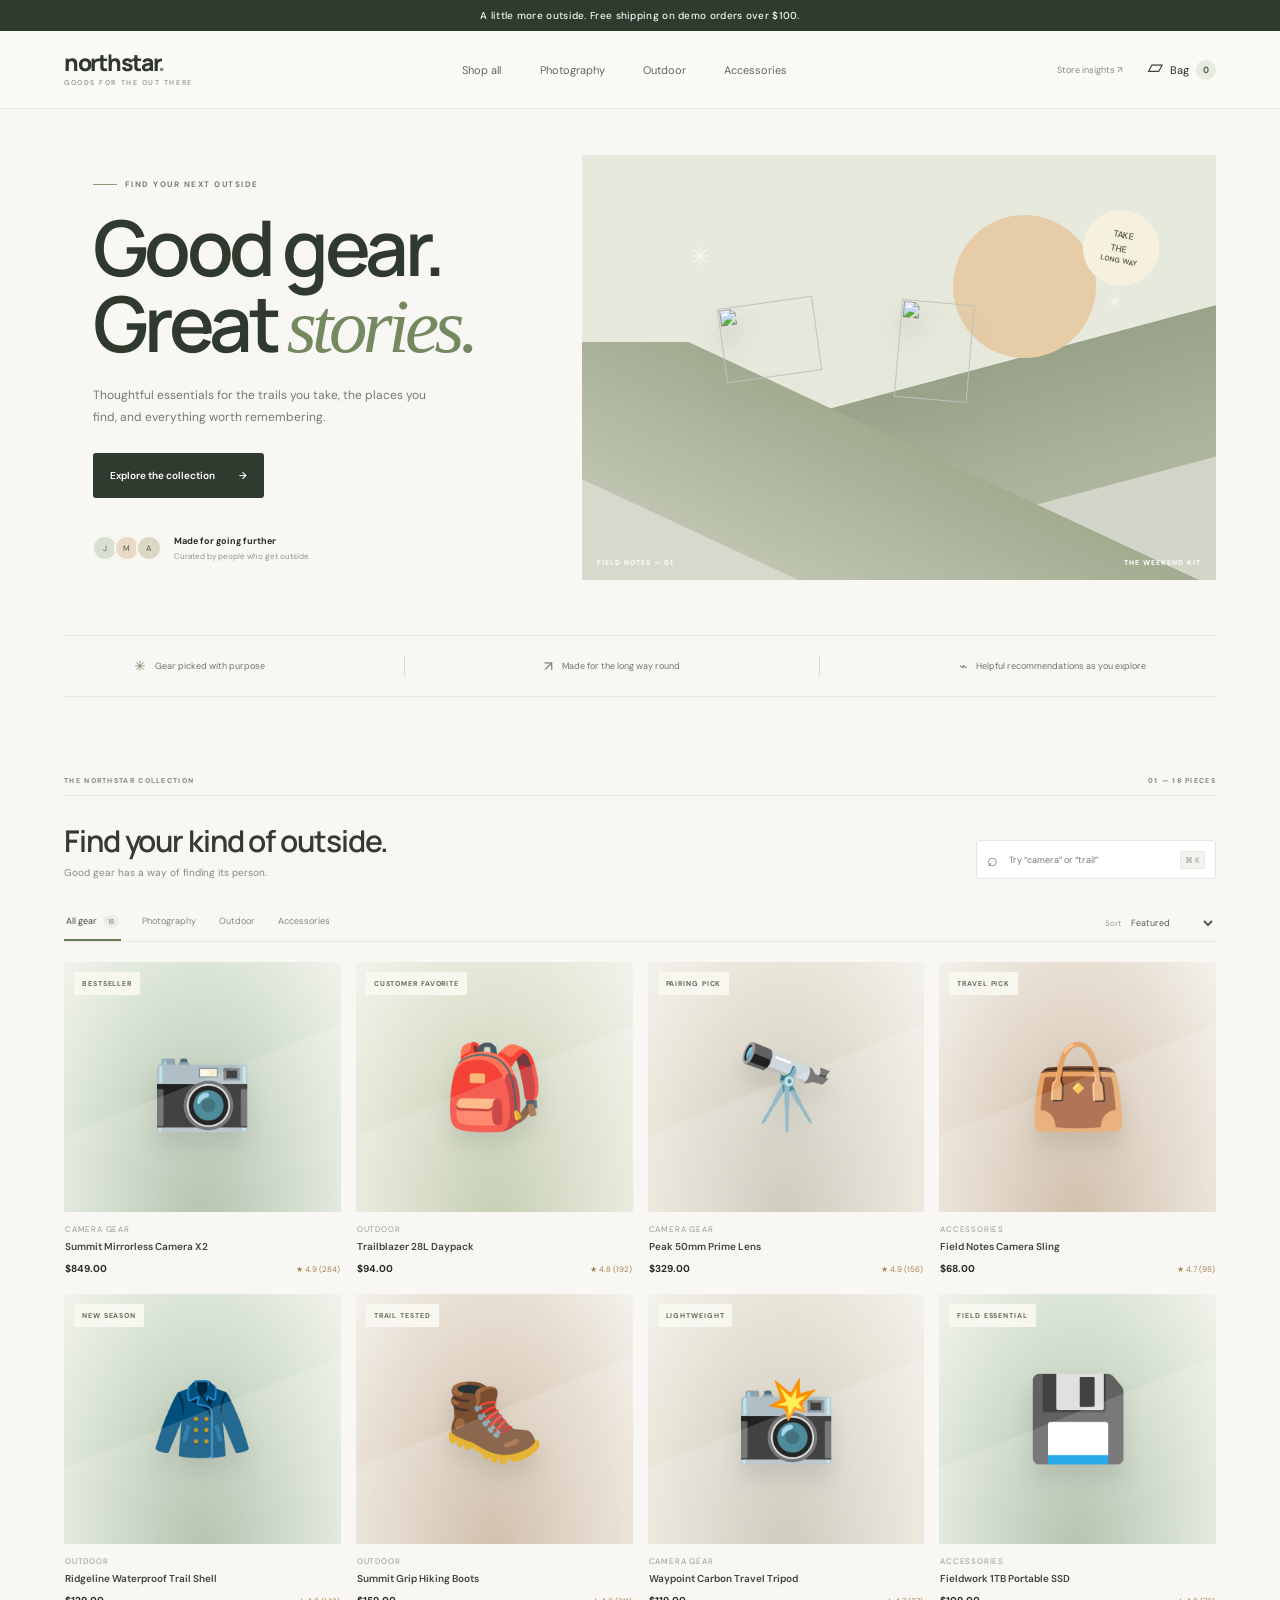
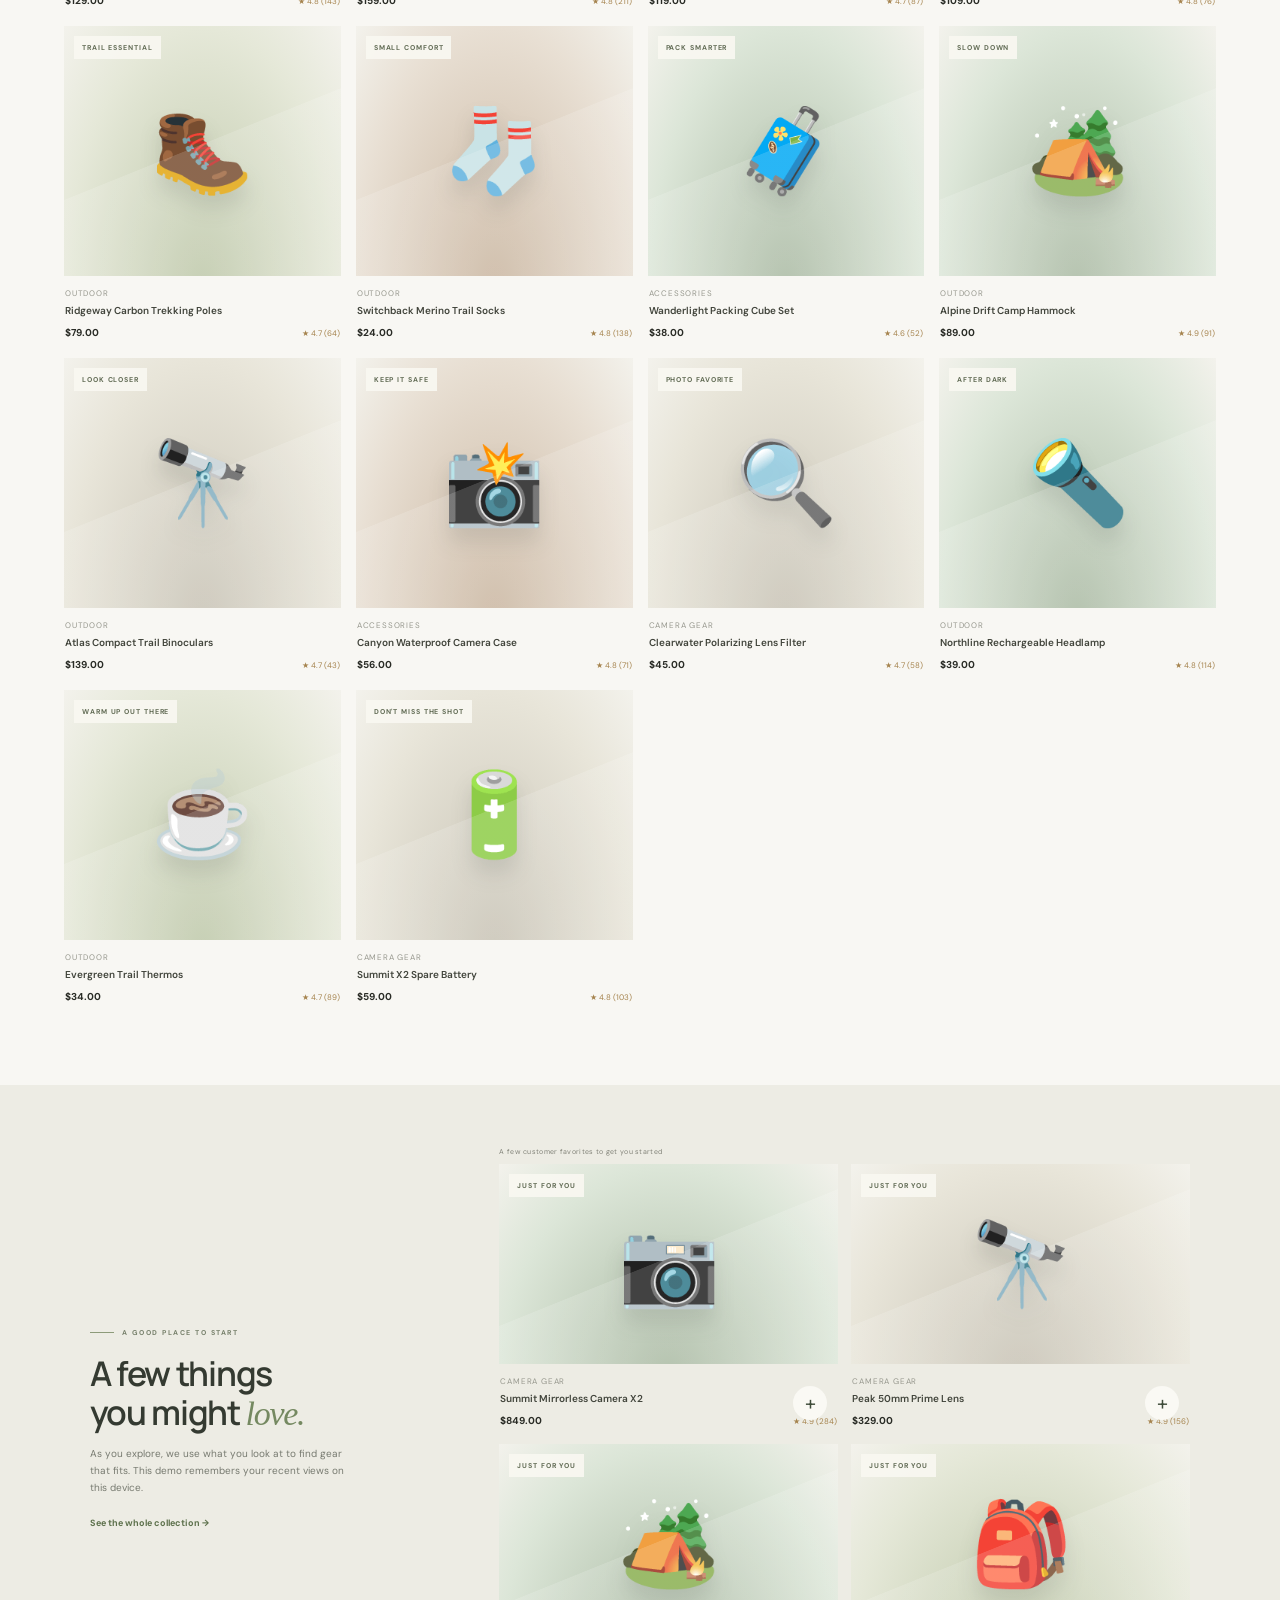
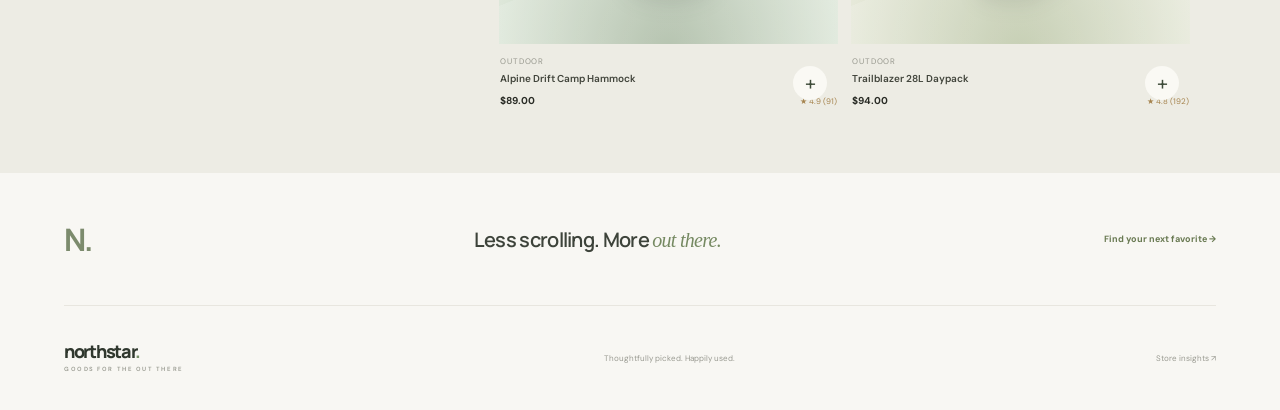
==== web/index.html @ 417885cf "Create Northstar storefront project Co-authored-by: Copilot <223556219+Copilot@users.noreply.github." ====
<!doctype html>
<html lang="en">
  <head>
    <meta charset="utf-8" />
    <meta name="viewport" content="width=device-width, initial-scale=1" />
    <meta name="theme-color" content="#f8f7f3" />
    <meta name="description" content="Shop thoughtfully chosen camera and outdoor essentials at Northstar Goods." />
    <title>Northstar Goods — Gear for the way out there</title>
    <link rel="preconnect" href="https://fonts.googleapis.com" />
    <link rel="preconnect" href="https://fonts.gstatic.com" crossorigin />
    <link href="https://fonts.googleapis.com/css2?family=DM+Sans:wght@400;500;600;700&family=Manrope:wght@400;500;600;700;800&display=swap" rel="stylesheet" />
    <link rel="stylesheet" href="./store.css" />
    <script src="./store.js" defer></script>
  </head>
  <body data-page="home">
    <div class="announcement">A little more outside. Free shipping on demo orders over $100.</div>
    <header class="store-header">
      <a class="store-logo" href="./" aria-label="Northstar Goods home"><span class="logo-word">northstar<span>.</span></span><small>GOODS FOR THE OUT THERE</small></a>
      <nav class="store-nav" aria-label="Shop">
        <a href="#shop" data-category-link="all">Shop all</a>
        <a href="#shop" data-category-link="Camera gear">Photography</a>
        <a href="#shop" data-category-link="Outdoor">Outdoor</a>
        <a href="#shop" data-category-link="Accessories">Accessories</a>
      </nav>
      <div class="header-actions">
        <a class="admin-link" href="./dashboard.html">Store insights <span aria-hidden="true">↗</span></a>
        <a class="cart-link" href="./cart.html" aria-label="Shopping bag"><span aria-hidden="true">▱</span> Bag <b data-cart-count>0</b></a>
      </div>
    </header>

    <main>
      <section class="hero">
        <div class="hero-copy">
          <p class="eyebrow"><span></span> FIND YOUR NEXT OUTSIDE</p>
          <h1>Good gear.<br />Great <em>stories.</em></h1>
          <p class="hero-text">Thoughtful essentials for the trails you take, the places you find, and everything worth remembering.</p>
          <a class="button button-dark" href="#shop">Explore the collection <span aria-hidden="true">→</span></a>
          <div class="hero-proof"><span class="proof-avatars" aria-hidden="true"><i>J</i><i>M</i><i>A</i></span><span><strong>Made for going further</strong><small>Curated by people who get outside.</small></span></div>
        </div>
        <div class="hero-art" aria-label="A camera and outdoor gear ready for an adventure">
          <div class="sun-disc"></div><span class="hero-spark spark-one">✳</span><span class="hero-spark spark-two">✳</span>
        <img class="hero-product hero-camera" src="https://images.unsplash.com/photo-1516035069371-29a1b244cc32?auto=format&amp;fit=crop&amp;w=520&amp;q=85" alt="" /><img class="hero-product hero-pack" src="https://images.unsplash.com/photo-1553062407-98eeb64c6a62?auto=format&amp;fit=crop&amp;w=520&amp;q=85" alt="" />
          <span class="hero-sticker">TAKE<br />THE<br /><b>LONG WAY</b></span>
          <div class="hero-art-caption"><span>FIELD NOTES — 01</span><span>THE WEEKEND KIT</span></div>
        </div>
      </section>

      <section class="benefit-strip" aria-label="Store benefits">
        <span><b>✳</b> Gear picked with purpose</span><i></i><span><b>↗</b> Made for the long way round</span><i></i><span><b>⌁</b> Helpful recommendations as you explore</span>
      </section>

      <section class="shop-section" id="shop">
        <div class="section-topline"><span>THE NORTHSTAR COLLECTION</span><span>01 — 18 PIECES</span></div>
        <div class="shop-heading">
          <div><h2>Find your kind of outside.</h2><p>Good gear has a way of finding its person.</p></div>
          <label class="shop-search"><span aria-hidden="true">⌕</span><input id="store-search" type="search" placeholder="Try “camera” or “trail”" aria-label="Search products" /><kbd>⌘ K</kbd></label>
        </div>
        <div class="shop-controls">
          <div class="category-tabs" role="group" aria-label="Filter products">
            <button class="category-tab is-active" type="button" data-category="all">All gear <span>18</span></button>
            <button class="category-tab" type="button" data-category="Camera gear">Photography</button>
            <button class="category-tab" type="button" data-category="Outdoor">Outdoor</button>
            <button class="category-tab" type="button" data-category="Accessories">Accessories</button>
          </div>
          <label class="sort-control">Sort <select id="store-sort" aria-label="Sort products"><option value="featured">Featured</option><option value="price-low">Price: low to high</option><option value="price-high">Price: high to low</option><option value="rating">Top rated</option></select></label>
        </div>
        <div class="store-product-grid" id="store-products" aria-live="polite"></div>
        <p class="store-empty" id="store-empty" hidden>No gear found. Try another search or category.</p>
      </section>

      <section class="recommend-section" id="for-you">
        <div class="recommend-copy"><p class="eyebrow"><span></span> A GOOD PLACE TO START</p><h2>A few things<br />you might <em>love.</em></h2><p>As you explore, we use what you look at to find gear that fits. This demo remembers your recent views on this device.</p><a href="#shop" data-show-all>See the whole collection <span aria-hidden="true">→</span></a></div>
        <div class="recommend-products" id="store-recommendations"></div>
      </section>

      <section class="story-strip"><span class="story-mark">N.</span><p>Less scrolling. More <em>out there.</em></p><a href="#shop">Find your next favorite <span aria-hidden="true">→</span></a></section>
    </main>

    <footer class="store-footer"><a class="store-logo" href="./"><span class="logo-word">northstar<span>.</span></span><small>GOODS FOR THE OUT THERE</small></a><span>Thoughtfully picked. Happily used.</span><a href="./dashboard.html">Store insights <span aria-hidden="true">↗</span></a></footer>
    <div class="store-toast" id="store-toast" role="status" aria-live="polite"></div>
  </body>
</html>
---- web/store.css ----
:root {
  color-scheme: light;
  --paper: #f8f7f3;
  --white: #fff;
  --ink: #292b25;
  --muted: #83847b;
  --line: #e8e6df;
  --olive: #66734f;
  --dark: #303b30;
  font-family: "DM Sans", sans-serif;
  font-synthesis: none;
  text-rendering: optimizeLegibility;
}

* { box-sizing: border-box; }
html { scroll-behavior: smooth; scroll-padding-top: 90px; }
body { background: var(--paper); color: var(--ink); font-size: 13px; margin: 0; -webkit-font-smoothing: antialiased; }
a { color: inherit; text-decoration: none; }
button, input, select { font: inherit; }
button, a { -webkit-tap-highlight-color: transparent; }
button:focus-visible, a:focus-visible, input:focus-visible, select:focus-visible { outline: 2px solid #708057; outline-offset: 3px; }
.announcement { align-items: center; background: var(--dark); color: #f6f5ef; display: flex; font-size: 10px; font-weight: 500; justify-content: center; letter-spacing: .3px; min-height: 31px; padding: 5px 16px; text-align: center; }
.store-header { align-items: center; background: #fbfaf7ed; border-bottom: 1px solid #eae8e1; display: flex; height: 78px; justify-content: space-between; padding: 0 max(5vw, calc((100vw - 1320px) / 2)); position: sticky; top: 0; z-index: 5; }
.store-logo { color: #30382e; display: inline-flex; flex-direction: column; font: 800 23px "Manrope", sans-serif; letter-spacing: -1.3px; line-height: .95; }
.store-logo > .logo-word { color: #30382e; display: block; }
.store-logo > .logo-word > span { color: #78906a; }
.store-logo > small { color: #999b91; font: 600 7px "DM Sans", sans-serif; letter-spacing: 1.55px; margin-top: 5px; }
.store-nav { align-items: center; display: flex; gap: clamp(17px, 3vw, 41px); }
.store-nav a, .admin-link { color: #64665e; font-size: 11px; transition: color .15s; }
.store-nav a:hover, .admin-link:hover, .store-footer > a:last-child:hover { color: var(--olive); }
.header-actions { align-items: center; display: flex; gap: 25px; }
.admin-link { color: #85867e; font-size: 9px; }
.cart-link { align-items: center; display: flex; font-size: 11px; gap: 7px; }
.cart-link > span { font-size: 20px; transform: rotate(180deg); }
.cart-link b { align-items: center; background: #e8ebdf; border-radius: 50%; color: #526145; display: inline-flex; font-size: 9px; height: 20px; justify-content: center; width: 20px; }
.cart-link b.has-items { background: #5b704c; color: white; }
main { margin: 0 auto; max-width: 1440px; padding: 0 5vw; }
.hero { align-items: center; display: grid; gap: 40px; grid-template-columns: .86fr 1.14fr; min-height: 526px; padding: 46px 0 55px; }
.hero-copy { padding: 15px 0 10px 6%; }
.eyebrow { align-items: center; color: #77806b; display: flex; font-size: 8px; font-weight: 700; gap: 8px; letter-spacing: 1.5px; margin: 0 0 20px; }
.eyebrow > span { background: #8d9b7a; height: 1px; width: 24px; }
h1, h2, h3, p { margin-top: 0; }
.hero h1 { color: #30392e; font: 600 clamp(48px, 6vw, 77px)/.99 "Manrope", sans-serif; letter-spacing: -4.5px; margin: 0 0 20px; }
.hero h1 em, .recommend-copy h2 em, .story-strip p em { color: #758961; font-family: Georgia, serif; font-weight: 400; }
.hero-text { color: #777970; font-size: 12px; line-height: 1.8; margin-bottom: 24px; max-width: 355px; }
.button { align-items: center; border: 0; border-radius: 3px; cursor: pointer; display: inline-flex; font-size: 10px; font-weight: 600; gap: 24px; justify-content: center; min-height: 45px; padding: 0 17px; transition: background .2s, transform .2s; }
.button-dark { background: var(--dark); color: white; }
.button-dark:hover { background: #455543; transform: translateY(-1px); }
.hero-proof { align-items: center; display: flex; gap: 12px; margin-top: 37px; }
.proof-avatars { display: flex; padding-left: 3px; }
.proof-avatars i { align-items: center; background: #d7e0d1; border: 2px solid var(--paper); border-radius: 50%; color: #4d5d45; display: flex; font-size: 8px; font-style: normal; height: 26px; justify-content: center; margin-left: -4px; width: 26px; }
.proof-avatars i:nth-child(2) { background: #ead9c8; }
.proof-avatars i:nth-child(3) { background: #d8d8c5; }
.hero-proof > span:last-child { display: grid; gap: 4px; }
.hero-proof strong { font-size: 9px; }
.hero-proof small { color: #92938b; font-size: 8px; }
.hero-art { align-items: center; background: #e6e9dc; display: flex; height: 425px; justify-content: center; overflow: hidden; position: relative; }
.hero-art::before { background: linear-gradient(165deg, transparent 40%, #98a38a 40.2%, #aeb6a0 73%, #d2d5c8 73.2%); bottom: 0; content: ""; height: 68%; left: 0; position: absolute; right: 0; }
.hero-art::after { background: linear-gradient(205deg, transparent 46%, #a1ac91 46.2%, #bec4af 81%, #d7d9cd 81.2%); bottom: 0; content: ""; height: 56%; left: 0; position: absolute; right: 0; }
.sun-disc { background: #e6cda8; border-radius: 50%; height: 143px; position: absolute; right: 19%; top: 14%; width: 143px; }
.hero-product { filter: drop-shadow(0 15px 13px #26322538); object-fit: contain; position: absolute; z-index: 2; }
.hero-camera { height: 42%; left: 23%; top: 32%; transform: rotate(-8deg); width: 39%; }
.hero-pack { height: 48%; object-fit: cover; right: 17%; top: 36%; transform: rotate(5deg); width: 34%; }
.hero-spark { color: #f9f7ef; position: absolute; z-index: 2; }
.spark-one { font-size: 25px; left: 17%; top: 20%; }
.spark-two { font-size: 16px; right: 15%; top: 32%; }
.hero-sticker { align-items: center; background: #f6f1df; border-radius: 50%; color: #636b51; display: flex; flex-direction: column; font-size: 9px; font-weight: 600; height: 76px; justify-content: center; line-height: 1.5; position: absolute; right: 9%; top: 13%; transform: rotate(11deg); width: 76px; z-index: 3; }
.hero-sticker b { font-size: 7px; }
.hero-art-caption { bottom: 13px; color: #fff; display: flex; font-size: 7px; font-weight: 700; justify-content: space-between; left: 15px; letter-spacing: 1px; position: absolute; right: 15px; z-index: 3; }
.benefit-strip { align-items: center; border-bottom: 1px solid var(--line); border-top: 1px solid var(--line); color: #717369; display: flex; font-size: 9px; justify-content: space-around; min-height: 62px; }
.benefit-strip span { align-items: center; display: flex; gap: 9px; }
.benefit-strip b { color: #7b8a6b; font-size: 14px; font-weight: 500; }
.benefit-strip > i { background: #dddcd3; height: 20px; width: 1px; }
.shop-section { padding: 79px 0 78px; }
.section-topline { align-items: center; border-bottom: 1px solid var(--line); color: #83847a; display: flex; font-size: 7px; font-weight: 700; justify-content: space-between; letter-spacing: 1.3px; padding: 0 0 10px; }
.shop-heading { align-items: end; display: flex; justify-content: space-between; padding-top: 24px; }
.shop-heading h2, .related-heading h2 { color: #353930; font: 600 30px "Manrope", sans-serif; letter-spacing: -1.1px; margin: 0 0 5px; }
.shop-heading p, .related-heading p { color: #888980; font-size: 10px; margin: 0; }
.shop-search { align-items: center; background: #fff; border: 1px solid #e8e6df; border-radius: 3px; color: #797b72; display: flex; gap: 9px; height: 39px; padding: 0 10px; width: 240px; }
.shop-search > span { font-size: 18px; }
.shop-search input { background: transparent; border: 0; color: var(--ink); font-size: 9px; min-width: 0; outline: none; width: 100%; }
.shop-search kbd { background: #f4f3ef; border: 1px solid #e9e7e1; border-radius: 2px; color: #999a92; font: 8px "DM Sans", sans-serif; padding: 3px 4px; white-space: nowrap; }
.shop-controls { align-items: center; border-bottom: 1px solid var(--line); display: flex; justify-content: space-between; margin-top: 25px; }
.category-tabs { align-items: center; display: flex; gap: 19px; }
.category-tab { background: transparent; border: 0; border-bottom: 2px solid transparent; color: #85867e; cursor: pointer; font-size: 9px; padding: 11px 2px 12px; }
.category-tab:hover, .category-tab.is-active { border-bottom-color: #667a55; color: #3e4938; }
.category-tab span { background: #eceee6; border-radius: 10px; color: #777b6d; font-size: 7px; margin-left: 4px; padding: 2px 5px; }
.sort-control { align-items: center; color: #999a92; display: flex; font-size: 8px; gap: 6px; }
.sort-control select { background: transparent; border: 0; color: #595c53; cursor: pointer; font-size: 9px; outline: 0; padding: 8px 0; }
.store-product-grid { display: grid; gap: 15px; grid-template-columns: repeat(4, minmax(0, 1fr)); }
#store-products { padding-top: 20px; }
.shop-card { min-width: 0; position: relative; }
.shop-card-art { align-items: center; background: radial-gradient(ellipse at 50% 105%, var(--art-dark), var(--art-light) 70%, #f3f2ec); display: flex; height: 250px; justify-content: center; overflow: hidden; position: relative; }
.shop-card-art::after, .product-detail-art::after, .cart-art::after { background: linear-gradient(158deg, transparent 48%, #ffffff26 48.2%); content: ""; inset: 0; pointer-events: none; position: absolute; }
.card-emoji { filter: drop-shadow(0 14px 10px #29302924); font-size: 82px; transition: transform .28s; }
.card-photo { height: 100%; object-fit: cover; transition: transform .4s; width: 100%; }
.shop-card:hover .card-photo { transform: scale(1.04); }
.image-fallback { display: none; }
.image-fallback:not([hidden]) { display: inline; }
.shop-card-art .image-fallback:not([hidden]) { display: inline; position: absolute; }
.shop-card:hover .card-emoji { transform: scale(1.07) rotate(-3deg); }
.card-label, .detail-label { background: #f9f8f2ed; color: #626c55; font-size: 7px; font-weight: 700; left: 10px; letter-spacing: .9px; padding: 7px 8px; position: absolute; top: 10px; z-index: 1; }
.quick-add { align-items: center; background: #faf9f4; border: 0; border-radius: 50%; bottom: 11px; color: #3d4a38; cursor: pointer; display: flex; font-size: 20px; height: 34px; justify-content: center; opacity: 0; position: absolute; right: 11px; transform: translateY(5px); transition: opacity .17s, transform .17s; width: 34px; z-index: 2; }
.shop-card:hover .quick-add, .quick-add:focus-visible { opacity: 1; transform: translateY(0); }
.shop-card-details { padding: 12px 1px 4px; }
.card-category { color: #97988e; display: block; font-size: 8px; letter-spacing: .8px; text-transform: uppercase; }
.card-name { color: #41443b; display: block; font-size: 10px; font-weight: 600; line-height: 1.5; margin: 5px 0 8px; }
.card-name:hover { color: #657750; }
.card-meta { align-items: center; display: flex; justify-content: space-between; }
.card-meta strong { font-size: 10px; }
.card-meta > span, .detail-rating { color: #a5834d; font-size: 8px; }
.store-empty { color: #777a70; font-size: 11px; padding: 60px 0; text-align: center; }
.recommend-section { align-items: center; background: #edece4; display: grid; gap: 7%; grid-template-columns: .65fr 1.35fr; margin: 0 calc(-1 * max(5vw, calc((100vw - 1320px) / 2))); padding: 62px max(7vw, calc((100vw - 1240px) / 2)); }
.recommend-copy .eyebrow { font-size: 7px; margin-bottom: 17px; }
.recommend-copy h2 { color: #343a31; font: 600 34px/1.15 "Manrope", sans-serif; letter-spacing: -1.3px; margin: 0 0 12px; }
.recommend-copy > p:not(.eyebrow) { color: #777a70; font-size: 10px; line-height: 1.7; margin-bottom: 17px; max-width: 260px; }
.recommend-copy > a { color: #5d714c; font-size: 9px; font-weight: 700; }
.recommend-products { display: grid; gap: 13px; grid-template-columns: repeat(2, minmax(0, 1fr)); position: relative; }
.recommend-products::before { color: #818278; content: attr(data-anchor); font-size: 7px; grid-column: 1 / -1; letter-spacing: .3px; margin-bottom: -5px; }
.recommend-products .shop-card-art { height: 200px; }
.recommend-products .quick-add { opacity: 1; transform: none; }
.story-strip { align-items: center; border-bottom: 1px solid var(--line); display: flex; justify-content: space-between; min-height: 133px; }
.story-mark { color: #7c8b6d; font: 700 31px "Manrope", sans-serif; letter-spacing: -2px; }
.story-strip p { color: #3d433a; font: 600 20px "Manrope", sans-serif; letter-spacing: -.7px; margin: 0; }
.story-strip > a { color: #687951; font-size: 9px; font-weight: 700; }
.store-footer { align-items: center; color: #999a91; display: flex; justify-content: space-between; margin: 0 auto; max-width: 1440px; min-height: 104px; padding: 0 5vw; }
.store-footer .store-logo { font-size: 18px; }
.store-footer .store-logo small { font-size: 6px; }
.store-footer > span, .store-footer > a:last-child { font-size: 8px; }
.inner-page { min-height: 70vh; padding-bottom: 75px; }
.breadcrumbs { align-items: center; color: #96978e; display: flex; font-size: 9px; gap: 10px; padding: 26px 0; }
.breadcrumbs a:hover { color: #64774f; }
.product-layout { align-items: center; display: grid; gap: 8%; grid-template-columns: 1.05fr .75fr; padding: 8px 6% 65px; }
.product-detail-art { align-items: center; background: radial-gradient(ellipse at 50% 105%, var(--art-dark), var(--art-light) 70%, #f3f2ec); display: flex; height: 490px; justify-content: center; overflow: hidden; position: relative; }
.detail-emoji { filter: drop-shadow(0 20px 14px #29302930); font-size: 145px; }
.detail-photo { height: 100%; object-fit: cover; width: 100%; }
.product-detail-art .image-fallback:not([hidden]) { display: inline; position: absolute; }
.product-info { max-width: 420px; }
.product-info .eyebrow { margin-bottom: 13px; }
.product-info h1, .cart-heading h1 { color: #343a31; font: 600 33px/1.2 "Manrope", sans-serif; letter-spacing: -1.4px; margin-bottom: 9px; }
.detail-rating { font-size: 9px; }
.detail-price { color: #34372f; font-size: 18px; font-weight: 600; margin: 19px 0 10px; }
.detail-description { color: #73766d; font-size: 11px; line-height: 1.8; }
.personal-reason { background: #eff0e9; margin: 20px 0; padding: 13px 14px; }
.personal-reason > span { color: #788368; font-size: 7px; font-weight: 700; letter-spacing: 1px; }
.personal-reason p { color: #72756b; font-size: 9px; line-height: 1.65; margin: 7px 0 0; }
.quantity-label { color: #85867c; display: block; font-size: 7px; font-weight: 700; letter-spacing: 1px; margin: 19px 0 8px; }
.quantity-label select { background: white; border: 1px solid var(--line); display: block; font-size: 10px; height: 36px; margin-top: 7px; padding: 0 9px; width: 83px; }
.add-to-bag { margin-top: 12px; width: 100%; }
.product-assurances { color: #85877d; display: flex; font-size: 8px; justify-content: space-between; margin-top: 14px; }
.product-features { border-top: 1px solid var(--line); color: #73766d; font-size: 9px; line-height: 2.2; margin-top: 19px; padding: 13px 0 0 17px; }
.related-section { border-top: 1px solid var(--line); padding-top: 24px; }
.related-heading { align-items: end; display: flex; justify-content: space-between; padding: 19px 0; }
.related-heading h2 { font-size: 24px; }
.related-grid { padding-bottom: 10px; }
.related-grid .shop-card-art { height: 215px; }
.not-found { margin: 80px auto; max-width: 400px; text-align: center; }
.not-found > span, .empty-bag > span { color: #7f906f; font-size: 44px; }
.not-found h1 { font: 600 26px "Manrope", sans-serif; }
.not-found p, .empty-bag p { color: #818278; font-size: 10px; line-height: 1.7; }
.cart-page { padding-top: 0; }
.cart-heading { align-items: end; display: flex; justify-content: space-between; padding: 22px 5% 28px; }
.cart-heading .eyebrow { margin-bottom: 10px; }
.cart-heading h1 { margin: 0; }
.cart-heading h1 span { color: #758961; }
.cart-heading > a { color: #6a7958; font-size: 9px; }
.cart-layout { align-items: start; display: grid; gap: 6%; grid-template-columns: 1.5fr .75fr; padding: 0 5%; }
.cart-items { border-top: 1px solid var(--line); }
.cart-row { align-items: center; border-bottom: 1px solid var(--line); display: grid; gap: 17px; grid-template-columns: 90px minmax(0, 1fr) 83px 70px; min-height: 124px; padding: 14px 0; }
.cart-art { align-items: center; background: radial-gradient(ellipse at 50% 105%, var(--art-dark), var(--art-light) 70%, #f3f2ec); display: flex; font-size: 36px; height: 90px; justify-content: center; position: relative; }
.cart-row-detail { display: grid; gap: 6px; }
.cart-row-detail > a { color: #43463e; font-size: 10px; font-weight: 600; }
.cart-row-detail > strong { font-size: 9px; }
.quantity-control { align-items: center; border: 1px solid var(--line); display: flex; height: 30px; justify-content: space-around; }
.quantity-control button { background: transparent; border: 0; cursor: pointer; font-size: 14px; height: 28px; width: 25px; }
.quantity-control > span { font-size: 9px; }
.cart-line-total { font-size: 9px; text-align: right; }
.order-summary { background: #efeee7; padding: 22px; }
.order-summary[hidden] { display: none; }
.order-summary .eyebrow { font-size: 7px; margin-bottom: 11px; }
.order-summary h2 { color: #363c33; font: 600 18px "Manrope", sans-serif; margin-bottom: 22px; }
.summary-line, .summary-total { align-items: center; color: #74766d; display: flex; font-size: 9px; justify-content: space-between; margin: 12px 0; }
.summary-line strong, .summary-total strong { color: #34372f; font-size: 10px; }
.shipping-note { color: #788267; font-size: 8px; margin: 16px 0; }
.summary-total { border-top: 1px solid #dcdcd2; color: #34372f; font-size: 11px; margin-top: 18px; padding-top: 17px; }
.summary-total strong { font-size: 14px; }
.checkout-button { gap: 10px; margin-top: 8px; width: 100%; }
.order-summary > small { color: #92938b; display: block; font-size: 7px; line-height: 1.5; margin-top: 11px; text-align: center; }
.empty-bag { padding: 55px 15px; text-align: center; }
.empty-bag h2 { color: #3d4239; font: 600 20px "Manrope", sans-serif; margin: 14px 0 8px; }
.empty-bag p { margin: 0 auto 19px; max-width: 280px; }
.store-toast { background: #303b30; bottom: 25px; color: #fff; font-size: 10px; left: 50%; opacity: 0; padding: 12px 17px; pointer-events: none; position: fixed; transform: translate(-50%, 8px); transition: opacity .2s, transform .2s; z-index: 10; }
.store-toast.is-visible { opacity: 1; transform: translate(-50%, 0); }

@media (min-width: 1500px) {
  main { padding-left: 62px; padding-right: 62px; }
}

@media (max-width: 1000px) {
  .store-header { padding: 0 4vw; }
  main { padding: 0 4vw; }
  .hero { gap: 25px; grid-template-columns: .9fr 1.1fr; }
  .hero-copy { padding-left: 0; }
  .hero-art { height: 365px; }
  .hero-camera { font-size: 125px; }
  .hero-pack { font-size: 112px; }
  .shop-card-art { height: 205px; }
  .product-layout { gap: 5%; padding-left: 1%; padding-right: 1%; }
  .product-detail-art { height: 410px; }
  .cart-layout { padding: 0; }
}

@media (max-width: 720px) {
  .announcement { font-size: 8px; min-height: 28px; }
  .store-header { flex-wrap: wrap; height: auto; min-height: 68px; padding: 10px 17px 0; }
  .store-logo { font-size: 20px; }
  .header-actions { gap: 12px; }
  .admin-link { font-size: 8px; }
  .store-nav { gap: 22px; justify-content: center; order: 3; overflow: auto; padding: 11px 0 12px; width: 100%; }
  .store-nav a { flex: 0 0 auto; font-size: 9px; }
  main { padding: 0 18px; }
  .hero { gap: 21px; grid-template-columns: 1fr; padding: 39px 0 30px; }
  .hero-copy { padding: 0 2px; }
  .hero h1 { font-size: 58px; }
  .hero-text { max-width: 370px; }
  .hero-proof { margin-top: 23px; }
  .hero-art { height: min(68vw, 355px); }
  .hero-camera { font-size: clamp(90px, 29vw, 135px); left: 20%; }
  .hero-camera { height: 40%; width: 40%; }
  .hero-pack { height: 43%; right: 15%; width: 36%; }
  .sun-disc { height: 112px; width: 112px; }
  .benefit-strip { align-items: flex-start; flex-direction: column; gap: 10px; padding: 14px 4px; }
  .benefit-strip > i { display: none; }
  .benefit-strip span { font-size: 8px; }
  .shop-section { padding: 55px 0; }
  .shop-heading { align-items: flex-start; flex-direction: column; gap: 17px; }
  .shop-heading h2 { font-size: 24px; }
  .shop-search { width: 100%; }
  .shop-controls { align-items: flex-start; flex-direction: column; gap: 9px; }
  .category-tabs { gap: 13px; max-width: 100%; overflow-x: auto; width: 100%; }
  .category-tab { flex: 0 0 auto; font-size: 8px; }
  .sort-control { align-self: flex-end; }
  .store-product-grid { gap: 22px 10px; grid-template-columns: repeat(2, minmax(0, 1fr)); }
  .shop-card-art { height: clamp(145px, 42vw, 218px); }
  .card-emoji { font-size: 64px; }
  .quick-add { opacity: 1; transform: none; }
  .card-name { font-size: 9px; }
  .card-meta > span { font-size: 7px; }
  .recommend-section { gap: 25px; grid-template-columns: 1fr; margin: 0 -18px; padding: 38px 18px; }
  .recommend-copy h2 { font-size: 30px; }
  .recommend-products .shop-card-art { height: clamp(135px, 38vw, 190px); }
  .story-strip { flex-wrap: wrap; gap: 11px; justify-content: flex-start; padding: 22px 0; }
  .story-mark { margin-right: 8px; }
  .story-strip p { font-size: 16px; }
  .story-strip > a { margin-left: auto; }
  .store-footer { flex-wrap: wrap; gap: 14px; padding: 22px 18px; }
  .store-footer > span { display: none; }
  .inner-page { padding-bottom: 45px; }
  .breadcrumbs { padding: 19px 0; }
  .product-layout { gap: 24px; grid-template-columns: 1fr; padding: 0 0 42px; }
  .product-detail-art { height: min(92vw, 420px); }
  .detail-emoji { font-size: 120px; }
  .product-info { max-width: none; }
  .product-info h1 { font-size: 27px; }
  .related-heading { align-items: flex-start; flex-direction: column; gap: 6px; }
  .related-grid .shop-card-art { height: clamp(145px, 39vw, 205px); }
  .cart-heading { align-items: flex-start; flex-direction: column; gap: 13px; padding: 16px 0 23px; }
  .cart-heading h1 { font-size: 27px; }
  .cart-layout { gap: 24px; grid-template-columns: 1fr; }
  .cart-row { gap: 9px; grid-template-columns: 67px minmax(0, 1fr) 70px; min-height: 91px; }
  .cart-art { font-size: 29px; height: 67px; }
  .cart-row-detail > a { font-size: 8px; }
  .cart-line-total { display: none; }
  .order-summary { padding: 18px; }
}

@media (prefers-reduced-motion: reduce) {
  *, *::before, *::after { scroll-behavior: auto !important; transition-duration: .01ms !important; }
}
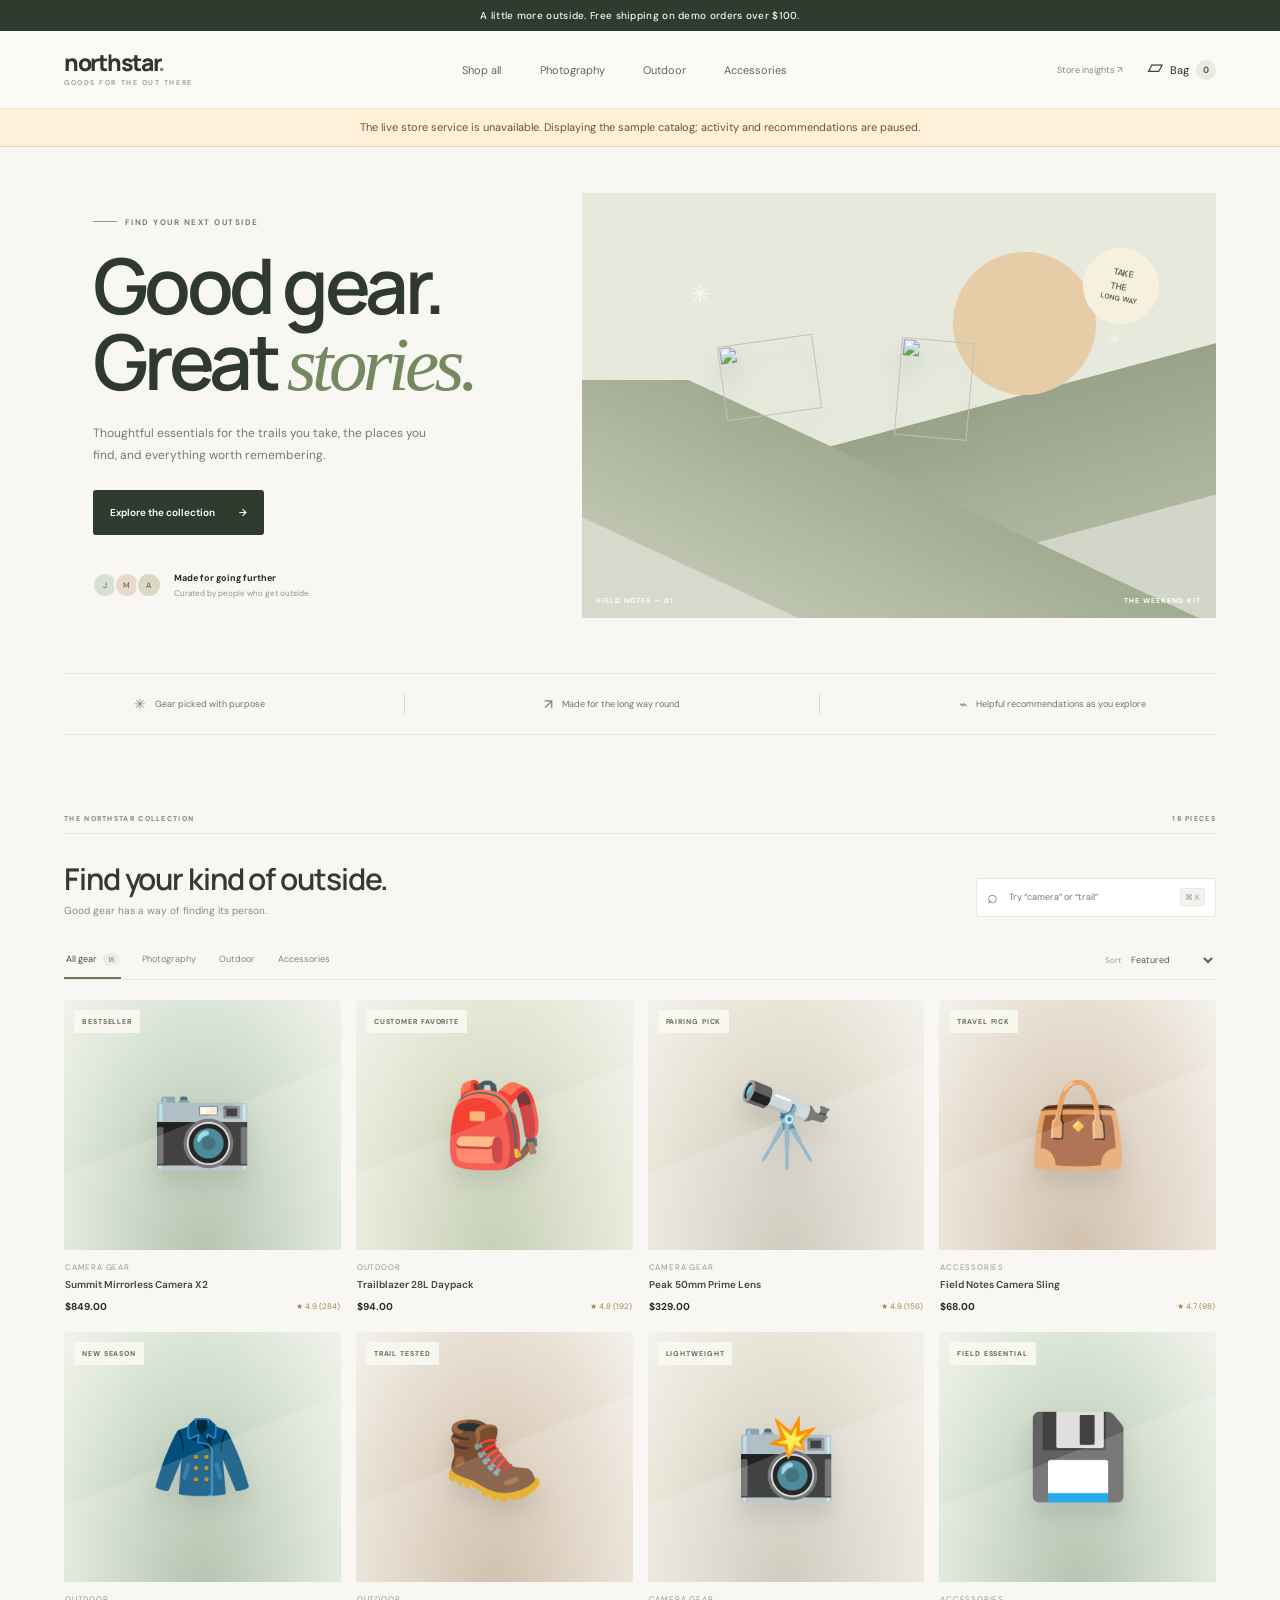
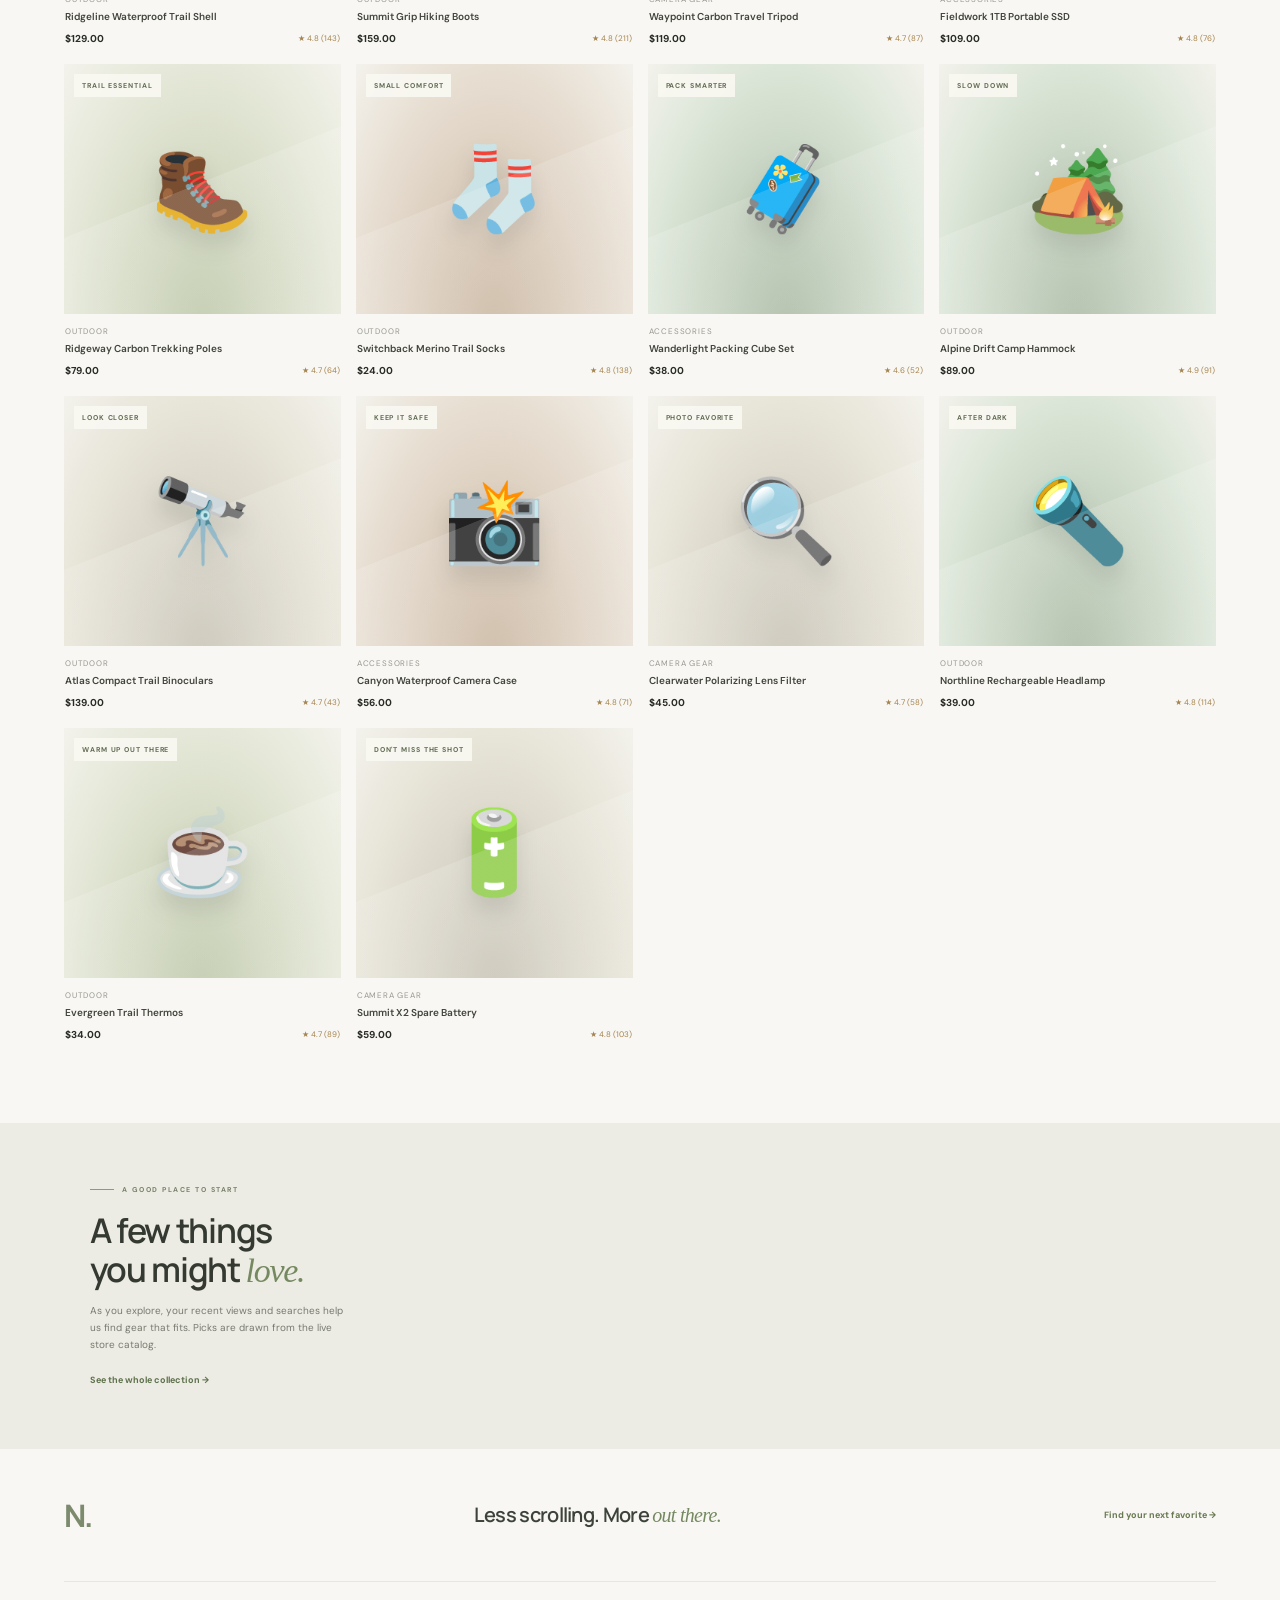
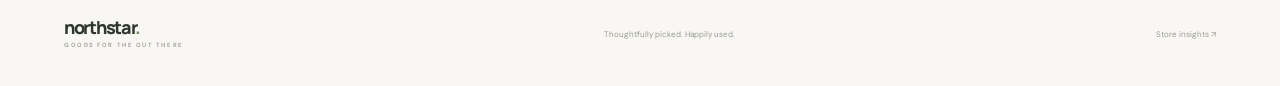
==== commit 0b7baee8: "Connect storefront APIs and trusted order intake Co-authored-by: Copilot <223556219+Copilot@users.no" ====
--- a/web/index.html
+++ b/web/index.html
@@ -50,7 +50,7 @@
       </section>
 
       <section class="shop-section" id="shop">
-        <div class="section-topline"><span>THE NORTHSTAR COLLECTION</span><span>01 — 18 PIECES</span></div>
+        <div class="section-topline"><span>THE NORTHSTAR COLLECTION</span><span id="store-product-count">18 PIECES</span></div>
         <div class="shop-heading">
           <div><h2>Find your kind of outside.</h2><p>Good gear has a way of finding its person.</p></div>
           <label class="shop-search"><span aria-hidden="true">⌕</span><input id="store-search" type="search" placeholder="Try “camera” or “trail”" aria-label="Search products" /><kbd>⌘ K</kbd></label>
@@ -69,7 +69,7 @@
       </section>
 
       <section class="recommend-section" id="for-you">
-        <div class="recommend-copy"><p class="eyebrow"><span></span> A GOOD PLACE TO START</p><h2>A few things<br />you might <em>love.</em></h2><p>As you explore, we use what you look at to find gear that fits. This demo remembers your recent views on this device.</p><a href="#shop" data-show-all>See the whole collection <span aria-hidden="true">→</span></a></div>
+        <div class="recommend-copy"><p class="eyebrow"><span></span> A GOOD PLACE TO START</p><h2>A few things<br />you might <em>love.</em></h2><p>As you explore, your recent views and searches help us find gear that fits. Picks are drawn from the live store catalog.</p><a href="#shop" data-show-all>See the whole collection <span aria-hidden="true">→</span></a></div>
         <div class="recommend-products" id="store-recommendations"></div>
       </section>
 
--- a/web/store.css
+++ b/web/store.css
@@ -21,6 +21,8 @@
 button:focus-visible, a:focus-visible, input:focus-visible, select:focus-visible { outline: 2px solid #708057; outline-offset: 3px; }
 .announcement { align-items: center; background: var(--dark); color: #f6f5ef; display: flex; font-size: 10px; font-weight: 500; justify-content: center; letter-spacing: .3px; min-height: 31px; padding: 5px 16px; text-align: center; }
 .store-header { align-items: center; background: #fbfaf7ed; border-bottom: 1px solid #eae8e1; display: flex; height: 78px; justify-content: space-between; padding: 0 max(5vw, calc((100vw - 1320px) / 2)); position: sticky; top: 0; z-index: 5; }
+.store-status { background: #fff1d9; border-bottom: 1px solid #e7d5b2; color: #6c5429; font-size: 11px; line-height: 1.5; padding: 10px 5vw; text-align: center; }
+.store-status[hidden] { display: none; }
 .store-logo { color: #30382e; display: inline-flex; flex-direction: column; font: 800 23px "Manrope", sans-serif; letter-spacing: -1.3px; line-height: .95; }
 .store-logo > .logo-word { color: #30382e; display: block; }
 .store-logo > .logo-word > span { color: #78906a; }
@@ -103,6 +105,7 @@
 .quick-add { align-items: center; background: #faf9f4; border: 0; border-radius: 50%; bottom: 11px; color: #3d4a38; cursor: pointer; display: flex; font-size: 20px; height: 34px; justify-content: center; opacity: 0; position: absolute; right: 11px; transform: translateY(5px); transition: opacity .17s, transform .17s; width: 34px; z-index: 2; }
 .shop-card:hover .quick-add, .quick-add:focus-visible { opacity: 1; transform: translateY(0); }
 .shop-card-details { padding: 12px 1px 4px; }
+.recommendation-reason { color: #73776c; font-size: 9px; line-height: 1.5; margin: 3px 0 0; }
 .card-category { color: #97988e; display: block; font-size: 8px; letter-spacing: .8px; text-transform: uppercase; }
 .card-name { color: #41443b; display: block; font-size: 10px; font-weight: 600; line-height: 1.5; margin: 5px 0 8px; }
 .card-name:hover { color: #657750; }
